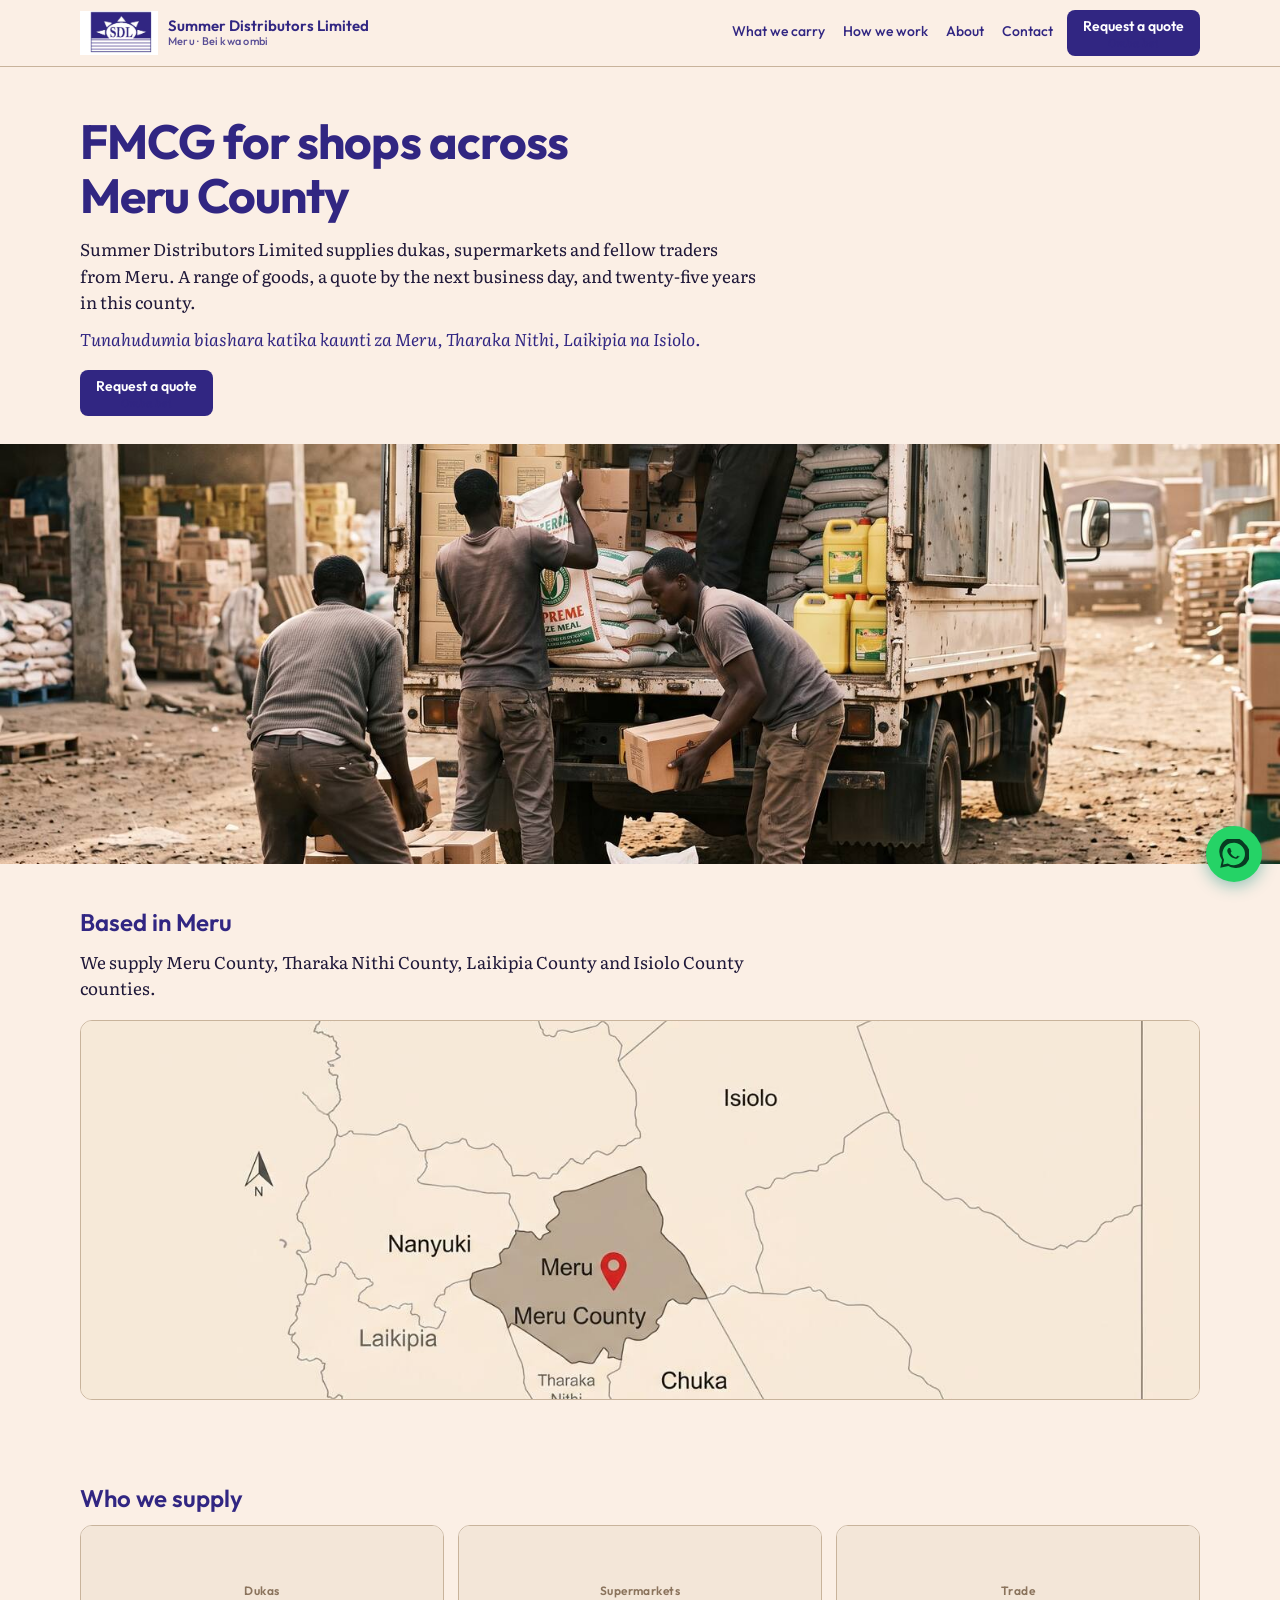
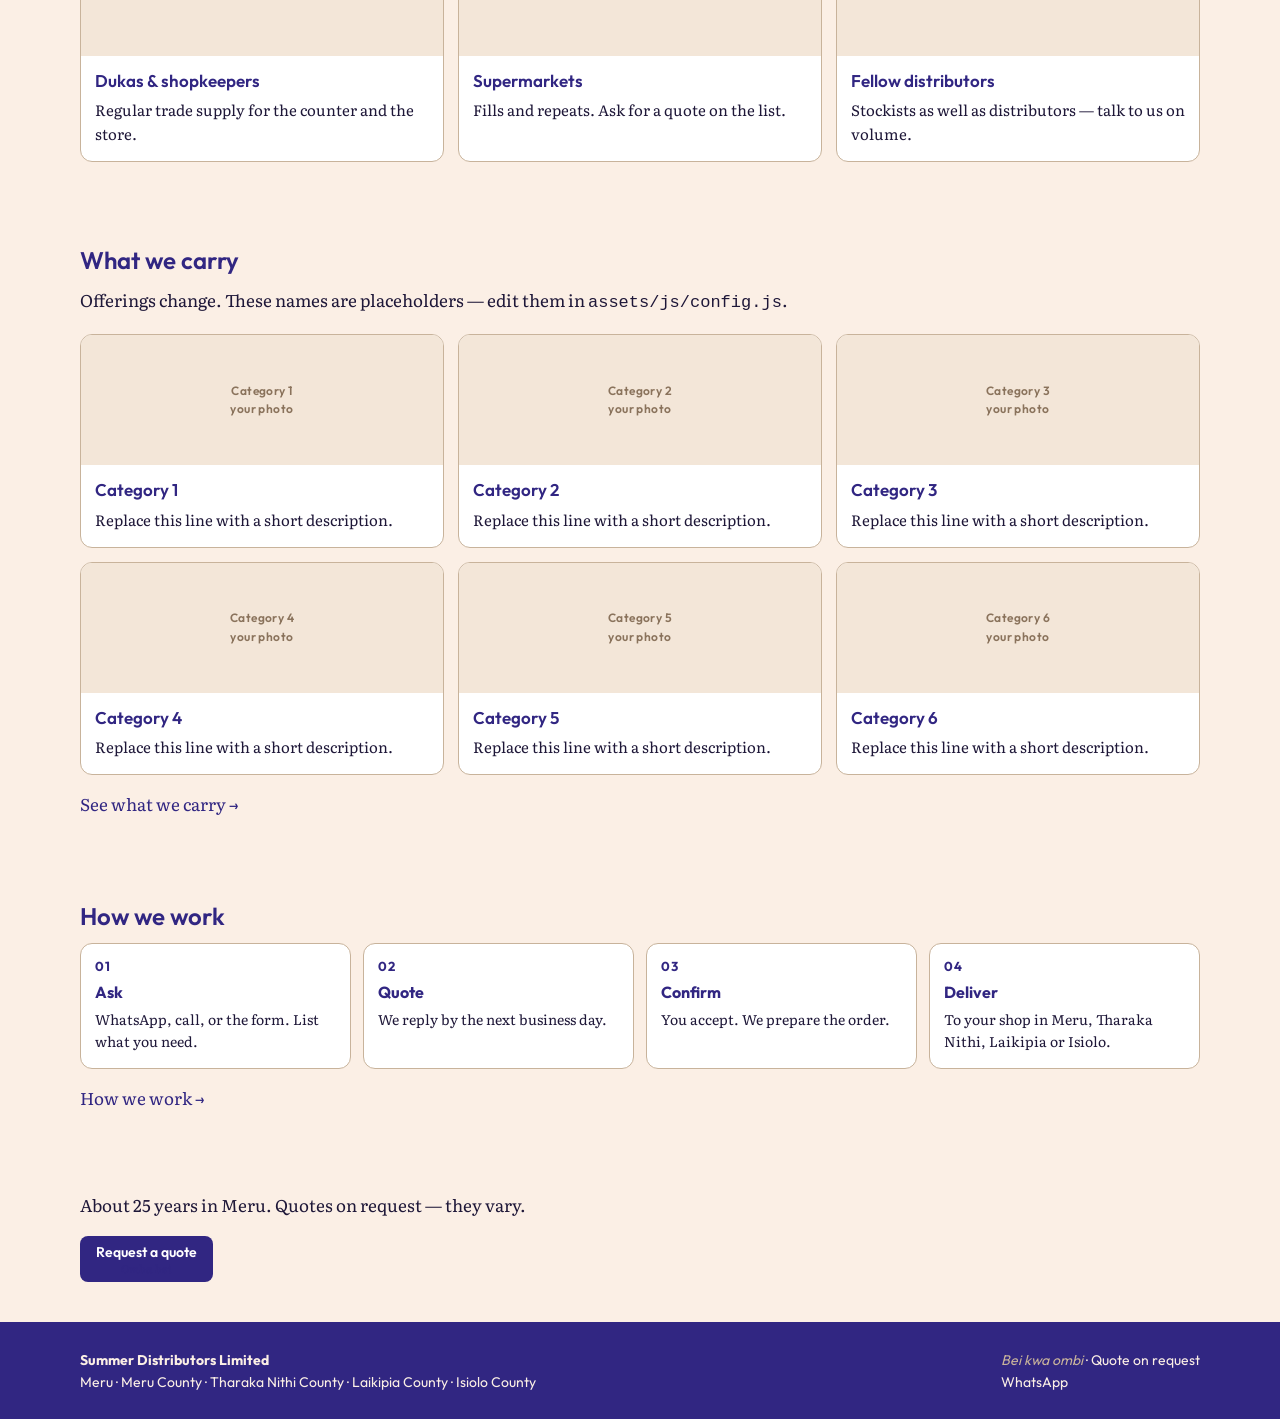
==== index.html @ eebc0b5d "Add files via upload" ====
<!DOCTYPE html>
<html lang="en">
<head>
  <meta charset="utf-8" />
  <meta name="viewport" content="width=device-width, initial-scale=1" />
  <title>Summer Distributors Limited | FMCG for shops in Meru County</title>
  <meta name="description" content="Summer Distributors Limited — FMCG trade supply from Meru. Dukas, supermarkets and distributors across Meru, Tharaka Nithi, Laikipia and Isiolo. Quote on request." />
  <link rel="icon" href="assets/images/favicon.ico" />
  <link rel="apple-touch-icon" href="assets/images/favicon-180.png" />
  <link rel="preconnect" href="https://fonts.googleapis.com" />
  <link rel="preconnect" href="https://fonts.gstatic.com" crossorigin />
  <link href="https://fonts.googleapis.com/css2?family=Literata:opsz,wght@7..72,400;7..72,600&family=Outfit:wght@400;500;600;700&display=swap" rel="stylesheet" />
  <link rel="stylesheet" href="assets/css/style.css" />
</head>
<body data-page="home">
  <main>
    <section class="hero">
      <h1>FMCG for shops across Meru County</h1>
      <p>Summer Distributors Limited supplies dukas, supermarkets and fellow traders from Meru. A range of goods, a quote by the next business day, and twenty-five years in this county.</p>
      <p class="sw" data-kiswahili="homeLine">Tunahudumia biashara katika kaunti za Meru, Tharaka Nithi, Laikipia na Isiolo.</p>
      <div class="actions">
        <a class="btn btn-primary btn-stack" href="contact.html">Request a quote<span class="sw">Omba bei</span></a>
      </div>
    </section>

    <figure class="band">
      <img src="assets/images/photo-loading-lorry.jpg" alt="Loading goods onto a lorry at the depot" />
    </figure>

    <section class="section">
      <h2>Based in Meru</h2>
      <p class="lede">We supply <span data-counties>Meru, Tharaka Nithi, Laikipia and Isiolo</span> counties.</p>
      <img src="assets/images/photo-map-meru.jpg" alt="Coverage: Meru pin, neighbouring counties" style="width:100%;border-radius:12px;border:1px solid var(--taupe);max-height:380px;object-fit:cover;" />
    </section>

    <section class="section">
      <h2>Who we supply</h2>
      <div class="cards">
        <article class="card">
          <div class="ph">Dukas</div>
          <h3>Dukas & shopkeepers</h3>
          <p>Regular trade supply for the counter and the store.</p>
        </article>
        <article class="card">
          <div class="ph">Supermarkets</div>
          <h3>Supermarkets</h3>
          <p>Fills and repeats. Ask for a quote on the list.</p>
        </article>
        <article class="card">
          <div class="ph">Trade</div>
          <h3>Fellow distributors</h3>
          <p>Stockists as well as distributors — talk to us on volume.</p>
        </article>
      </div>
    </section>

    <section class="section">
      <h2>What we carry</h2>
      <p class="lede">Offerings change. These names are placeholders — edit them in <code>assets/js/config.js</code>.</p>
      <div class="cards" data-categories data-limit="6"></div>
      <p style="margin-top:16px"><a href="what-we-carry.html">See what we carry →</a></p>
    </section>

    <section class="section">
      <h2>How we work</h2>
      <div class="steps">
        <article class="step">
          <div class="txt">
            <div class="num">01</div>
            <h3>Ask</h3>
            <p>WhatsApp, call, or the form. List what you need.</p>
          </div>
        </article>
        <article class="step">
          <div class="txt">
            <div class="num">02</div>
            <h3>Quote</h3>
            <p>We reply by the next business day.</p>
          </div>
        </article>
        <article class="step">
          <div class="txt">
            <div class="num">03</div>
            <h3>Confirm</h3>
            <p>You accept. We prepare the order.</p>
          </div>
        </article>
        <article class="step">
          <div class="txt">
            <div class="num">04</div>
            <h3>Deliver</h3>
            <p>To your shop in Meru, Tharaka Nithi, Laikipia or Isiolo.</p>
          </div>
        </article>
      </div>
      <p style="margin-top:16px"><a href="how-we-work.html">How we work →</a></p>
    </section>

    <section class="section">
      <p>About 25 years in Meru. Quotes on request — they vary.</p>
      <div class="actions">
        <a class="btn btn-primary btn-stack" href="contact.html">Request a quote<span class="sw">Omba bei</span></a>
      </div>
    </section>
  </main>

  <!-- V2: extra home modules (uncomment when ready)
  <section class="section">
    <h2>Brands we stock</h2>
    <p>List brands in config.js v2.brands and set v2.showBrands = true</p>
  </section>
  -->

  <script src="assets/js/config.js"></script>
  <script src="assets/js/site.js"></script>
</body>
</html>
---- assets/css/style.css ----
/* ============================================================
   Summer Distributors Limited — site styles
   Palette: indigo #312682 · cream #FBEFE5 · taupe #C8B39B · ink #1E1738
   Type: Outfit (UI / headings) · Literata (body)
   ============================================================ */

:root {
  --indigo: #312682;
  --taupe: #C8B39B;
  --cream: #FBEFE5;
  --ink: #1E1738;
  --white: #ffffff;
  --wa: #128C7E;
  --wa-bright: #25D366;
  --sand: #f3e6d8;
  --muted: #6b5c8a;
}

* { box-sizing: border-box; margin: 0; padding: 0; }

html { scroll-behavior: smooth; }

body {
  font-family: Literata, Georgia, serif;
  font-size: 17px;
  line-height: 1.55;
  color: var(--ink);
  background: var(--cream);
  min-height: 100vh;
  display: flex;
  flex-direction: column;
}

img { max-width: 100%; height: auto; display: block; }
a { color: var(--indigo); text-decoration: none; }
a:hover { text-decoration: underline; }

h1, h2, h3, h4,
.sans, nav, .btn, .wordmark, .kicker, .nav-link, .float-wa,
.ph, .cat-name, footer, .logo-text, .form label, .meta {
  font-family: Outfit, system-ui, sans-serif;
}

.wrap {
  width: min(1120px, calc(100% - 40px));
  margin-inline: auto;
}

/* ---------- Header ---------- */
.site-header {
  background: var(--cream);
  border-bottom: 1px solid var(--taupe);
  position: sticky;
  top: 0;
  z-index: 40;
}

.site-header .inner {
  width: min(1120px, calc(100% - 32px));
  margin-inline: auto;
  display: flex;
  align-items: center;
  gap: 14px;
  padding: 10px 0;
}

.brand {
  display: flex;
  align-items: center;
  gap: 10px;
  min-width: 0;
  color: var(--indigo);
  text-decoration: none;
}
.brand:hover { text-decoration: none; }
.brand img { height: 44px; width: auto; background: var(--indigo); }
.wordmark {
  font-weight: 600;
  font-size: 15px;
  color: var(--indigo);
  line-height: 1.2;
  white-space: nowrap;
}
.wordmark small {
  display: block;
  font-weight: 500;
  font-size: 11px;
  letter-spacing: 0.02em;
  opacity: 0.8;
}

nav.primary {
  display: flex;
  gap: 18px;
  margin-left: auto;
  font-size: 14px;
  font-weight: 500;
}
nav.primary a {
  color: var(--indigo);
  text-decoration: none;
  padding: 6px 0;
  border-bottom: 2px solid transparent;
}
nav.primary a:hover,
nav.primary a[aria-current="page"] {
  border-bottom-color: var(--indigo);
  text-decoration: none;
}

.btn {
  display: inline-flex;
  align-items: center;
  justify-content: center;
  gap: 6px;
  border: 0;
  cursor: pointer;
  border-radius: 8px;
  padding: 10px 16px;
  font-size: 14px;
  font-weight: 600;
  line-height: 1.2;
  text-decoration: none;
  text-align: center;
}
.btn:hover { text-decoration: none; filter: brightness(1.08); }
.btn-primary { background: var(--indigo); color: var(--white); }
.btn-wa { background: var(--wa); color: var(--white); }
.btn-ghost {
  background: transparent;
  color: var(--indigo);
  border: 1.5px solid var(--indigo);
}
.btn .sw {
  display: block;
  font-size: 11px;
  font-weight: 500;
  font-style: italic;
  opacity: 0.85;
  font-family: Literata, Georgia, serif;
}
.btn-stack {
  flex-direction: column;
  padding: 8px 16px 7px;
  gap: 1px;
}

.menu-toggle {
  display: none;
  margin-left: auto;
  background: none;
  border: 1.5px solid var(--indigo);
  color: var(--indigo);
  border-radius: 8px;
  padding: 8px 10px;
  font-family: Outfit, sans-serif;
  font-weight: 600;
  font-size: 13px;
  cursor: pointer;
}

/* ---------- Hero ---------- */
.hero {
  width: min(1120px, calc(100% - 40px));
  margin: 0 auto;
  padding: 48px 0 28px;
}
.hero h1 {
  font-size: clamp(30px, 4.4vw, 48px);
  font-weight: 700;
  color: var(--indigo);
  line-height: 1.12;
  letter-spacing: -0.02em;
  max-width: 16ch;
  margin-bottom: 14px;
}
.hero p { max-width: 40em; margin-bottom: 10px; }
.sw { font-style: italic; color: var(--indigo); }
.actions { display: flex; flex-wrap: wrap; gap: 10px; margin-top: 18px; }

/* ---------- Figures ---------- */
.band {
  width: 100%;
  position: relative;
}
.band img {
  width: 100%;
  height: min(52vw, 420px);
  object-fit: cover;
}
.caption-chip {
  position: absolute;
  left: 16px;
  bottom: 16px;
  background: var(--indigo);
  color: var(--cream);
  font-family: Outfit, sans-serif;
  font-size: 11px;
  font-weight: 600;
  letter-spacing: 0.04em;
  padding: 5px 9px;
  border-radius: 6px;
}

/* ---------- Sections ---------- */
.section {
  width: min(1120px, calc(100% - 40px));
  margin: 0 auto;
  padding: 40px 0;
}
.section h2 {
  font-size: 24px;
  font-weight: 600;
  color: var(--indigo);
  margin-bottom: 8px;
}
.section .lede { margin-bottom: 18px; max-width: 42em; }

.cards {
  display: grid;
  grid-template-columns: repeat(3, 1fr);
  gap: 14px;
}
.card {
  background: var(--white);
  border: 1px solid var(--taupe);
  border-radius: 12px;
  overflow: hidden;
}
.card h3 {
  font-size: 17px;
  font-weight: 600;
  color: var(--indigo);
  padding: 12px 14px 4px;
}
.card p { font-size: 15px; padding: 0 14px 16px; }
.ph {
  height: 130px;
  background: var(--sand);
  color: #8A735C;
  display: flex;
  align-items: center;
  justify-content: center;
  text-align: center;
  font-size: 12px;
  font-weight: 600;
  letter-spacing: 0.04em;
  padding: 10px;
}
.card img.thumb {
  width: 100%;
  height: 130px;
  object-fit: cover;
}

.steps {
  display: grid;
  grid-template-columns: repeat(4, 1fr);
  gap: 12px;
}
.step {
  background: var(--white);
  border: 1px solid var(--taupe);
  border-radius: 12px;
  overflow: hidden;
}
.step .txt { padding: 12px 14px 16px; }
.step .num {
  font-family: Outfit, sans-serif;
  font-weight: 700;
  color: var(--indigo);
  font-size: 13px;
  letter-spacing: 0.06em;
  text-transform: uppercase;
}
.step h3 { font-size: 16px; color: var(--indigo); margin: 4px 0; }
.step p { font-size: 14px; }
.step img {
  width: 100%;
  height: 140px;
  object-fit: cover;
}

.two {
  display: grid;
  grid-template-columns: 1fr 1fr;
  gap: 16px;
  align-items: start;
}
.two img.cover {
  width: 100%;
  height: 260px;
  object-fit: cover;
  border-radius: 12px;
  border: 1px solid var(--taupe);
}

.map-frame {
  width: 100%;
  height: 360px;
  border: 1px solid var(--taupe);
  border-radius: 12px;
}

/* ---------- Form ---------- */
form.quote {
  display: grid;
  gap: 12px;
  max-width: 520px;
}
.form-row { display: grid; gap: 4px; }
.form-row label {
  font-size: 13px;
  font-weight: 600;
  color: var(--indigo);
}
.form-row input,
.form-row textarea,
.form-row select {
  font: inherit;
  padding: 10px 12px;
  border: 1px solid var(--taupe);
  border-radius: 8px;
  background: var(--white);
  color: var(--ink);
}
.form-row textarea { min-height: 120px; resize: vertical; }
.form-note { font-size: 13px; color: var(--muted); }

.meta p { margin-bottom: 8px; }
.meta .empty {
  color: var(--muted);
  font-style: italic;
}

/* ---------- Footer ---------- */
.site-footer {
  background: var(--indigo);
  color: var(--cream);
  margin-top: auto;
  padding: 28px 0;
  font-family: Outfit, sans-serif;
  font-size: 14px;
}
.site-footer .inner {
  width: min(1120px, calc(100% - 40px));
  margin-inline: auto;
  display: flex;
  justify-content: space-between;
  gap: 16px;
  flex-wrap: wrap;
}
.site-footer a { color: var(--cream); }
.site-footer .sw { color: var(--taupe); }

/* ---------- Floating WhatsApp ---------- */
.float-wa {
  position: fixed;
  right: 18px;
  bottom: 18px;
  z-index: 50;
  width: 56px;
  height: 56px;
  border-radius: 50%;
  background: var(--wa-bright);
  color: #083b22;
  display: flex;
  align-items: center;
  justify-content: center;
  box-shadow: 0 4px 16px rgba(18, 140, 126, 0.45);
  text-decoration: none;
}
.float-wa:hover { text-decoration: none; filter: brightness(1.06); }
.float-wa svg { width: 30px; height: 30px; fill: #083b22; }
.float-wa span.sr {
  position: absolute;
  width: 1px;
  height: 1px;
  overflow: hidden;
  clip: rect(0 0 0 0);
}

/* ---------- Mobile nav ---------- */
@media (max-width: 860px) {
  .wordmark { font-size: 13px; }
  nav.primary { display: none; }
  .menu-toggle { display: inline-flex; }
  .site-header.is-open nav.primary {
    display: flex;
    flex-direction: column;
    position: absolute;
    left: 0; right: 0; top: 100%;
    background: var(--cream);
    border-bottom: 1px solid var(--taupe);
    padding: 8px 20px 16px;
    gap: 0;
  }
  .site-header.is-open nav.primary a { padding: 10px 0; }
  .site-header .inner { flex-wrap: wrap; }
  .site-header .btn-quote { padding: 8px 10px; font-size: 12px; }
  .cards, .steps, .two { grid-template-columns: 1fr; }
  .hero { padding-top: 32px; }
}

@media (max-width: 520px) {
  .brand img { height: 36px; }
  .wordmark small { display: none; }
}
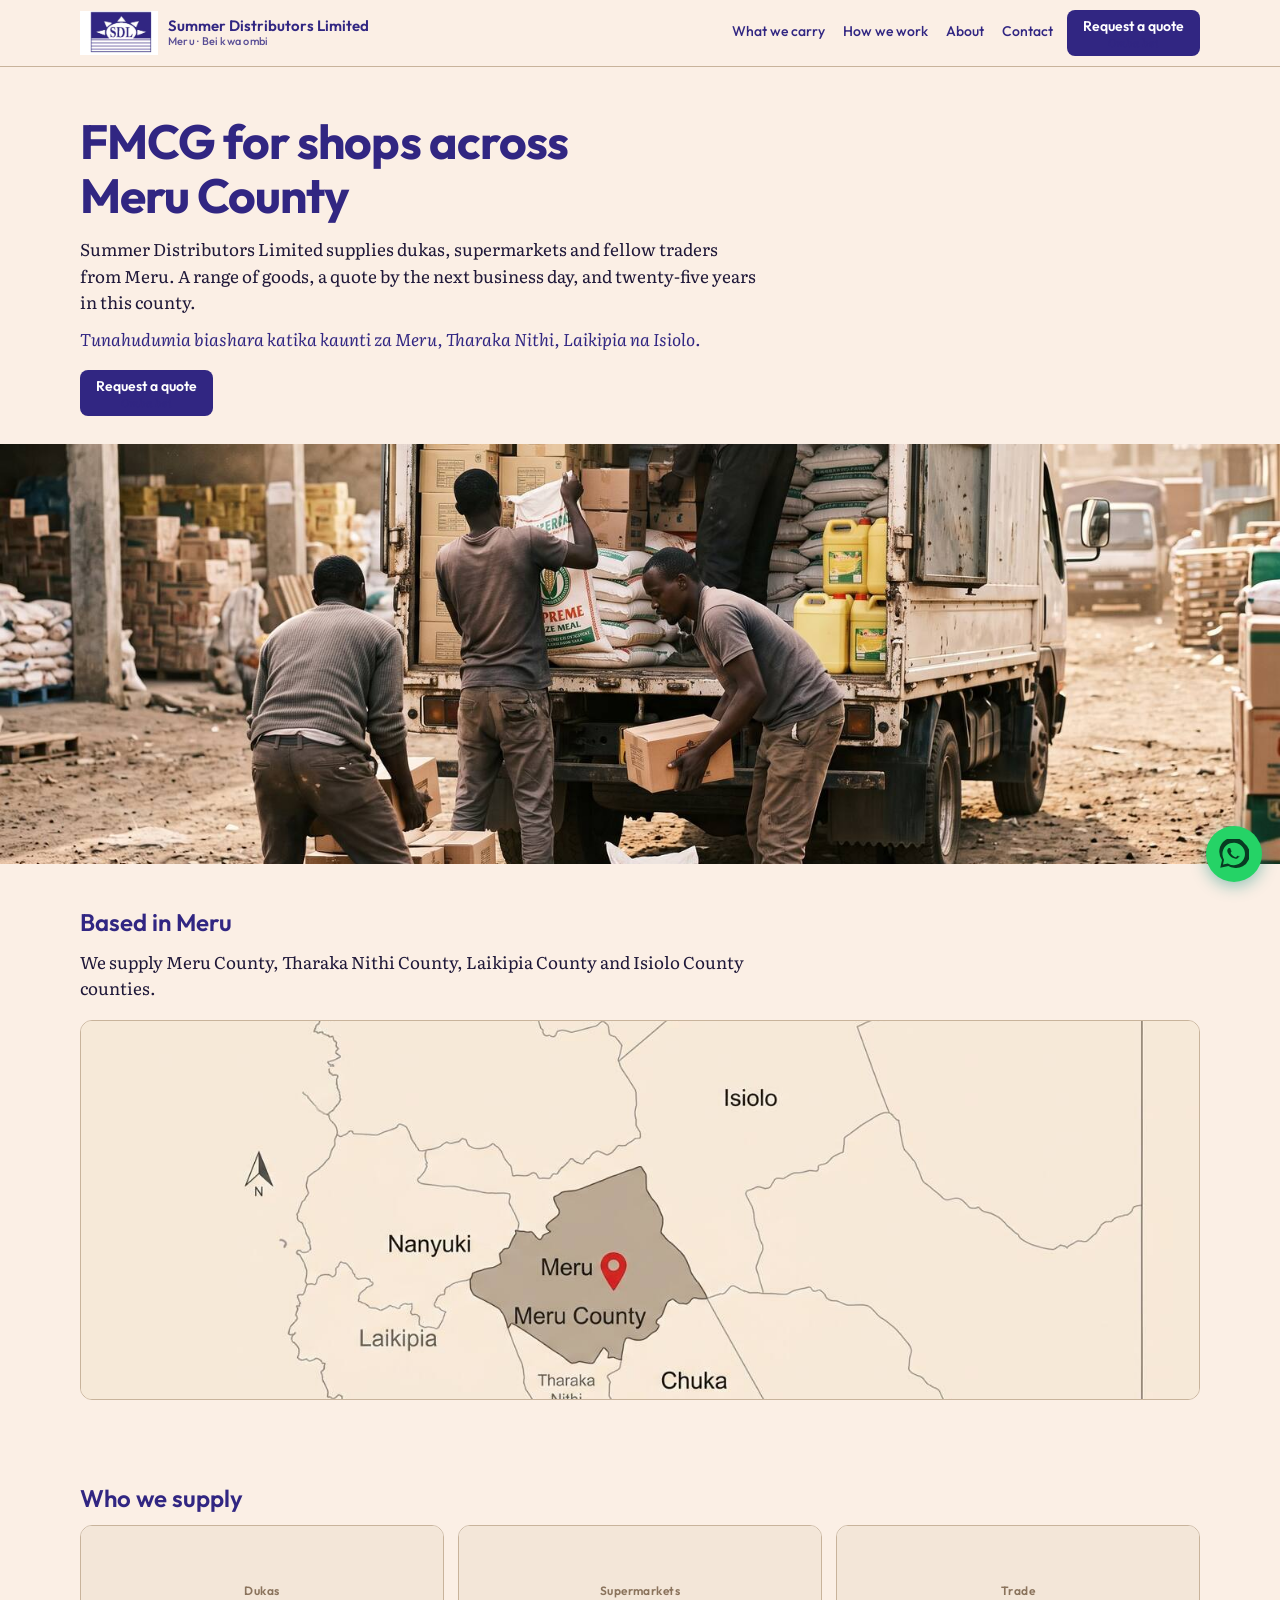
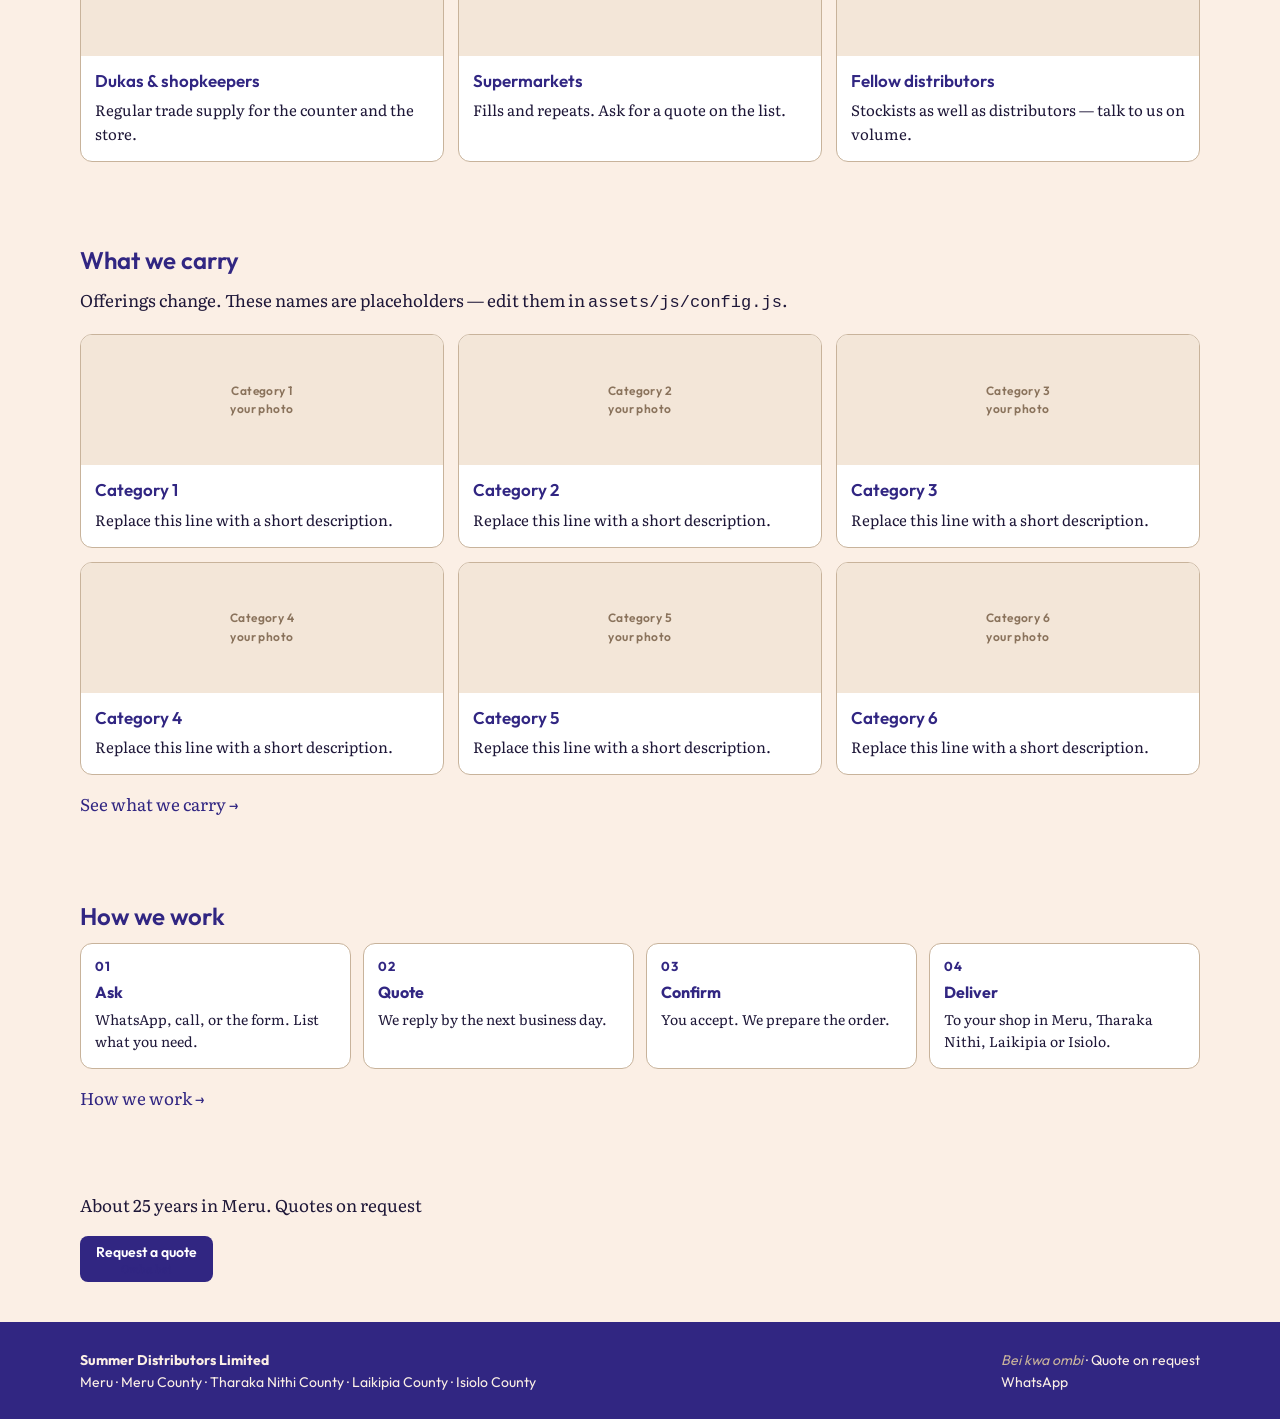
==== commit a0963fd4: "Update index.html" ====
--- a/index.html
+++ b/index.html
@@ -4,7 +4,7 @@
   <meta charset="utf-8" />
   <meta name="viewport" content="width=device-width, initial-scale=1" />
   <title>Summer Distributors Limited | FMCG for shops in Meru County</title>
-  <meta name="description" content="Summer Distributors Limited — FMCG trade supply from Meru. Dukas, supermarkets and distributors across Meru, Tharaka Nithi, Laikipia and Isiolo. Quote on request." />
+  <meta name="description" content="Summer Distributors Limited — FMCG trade supply from Meru. Dukas, supermarkets and distributors across Meru, Tharaka Nithi, Laikipia and Isiolo" />
   <link rel="icon" href="assets/images/favicon.ico" />
   <link rel="apple-touch-icon" href="assets/images/favicon-180.png" />
   <link rel="preconnect" href="https://fonts.googleapis.com" />
@@ -97,7 +97,7 @@
     </section>
 
     <section class="section">
-      <p>About 25 years in Meru. Quotes on request — they vary.</p>
+      <p>About 25 years in Meru. Quotes on request</p>
       <div class="actions">
         <a class="btn btn-primary btn-stack" href="contact.html">Request a quote<span class="sw">Omba bei</span></a>
       </div>
